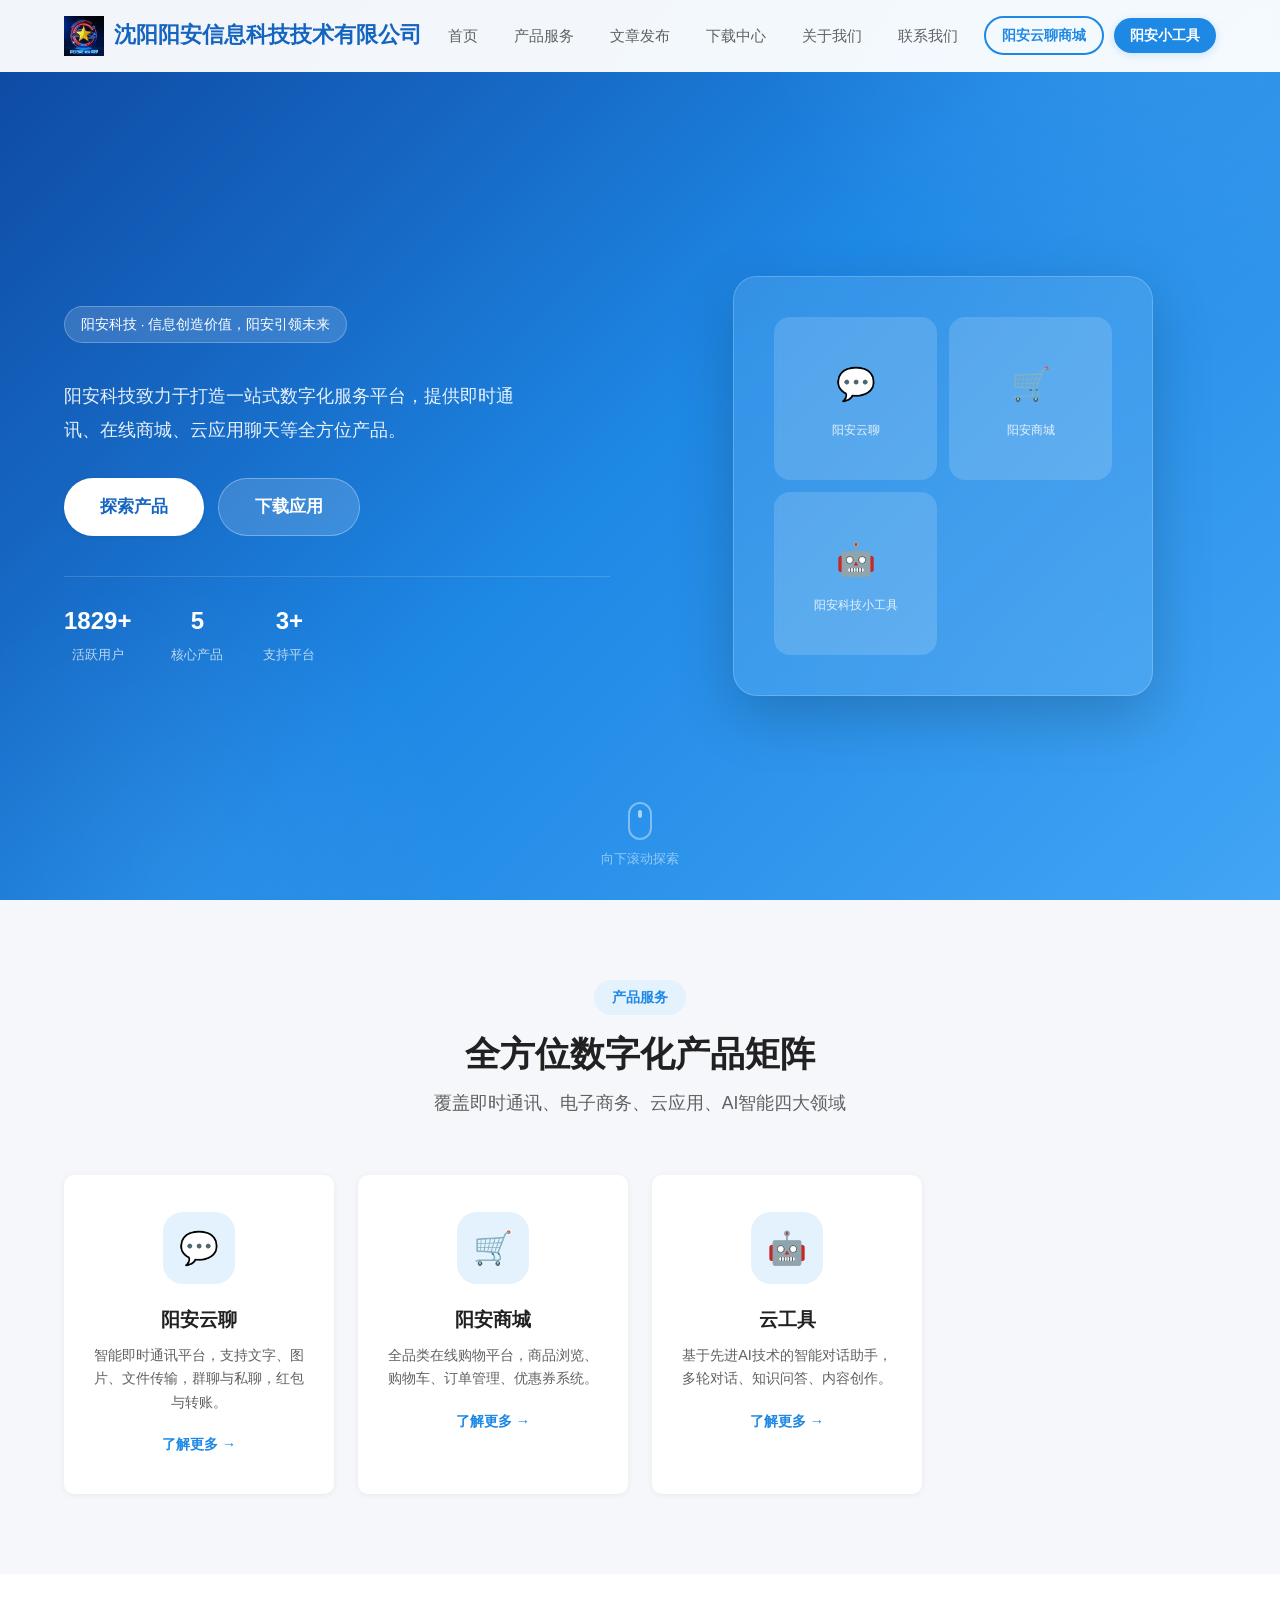
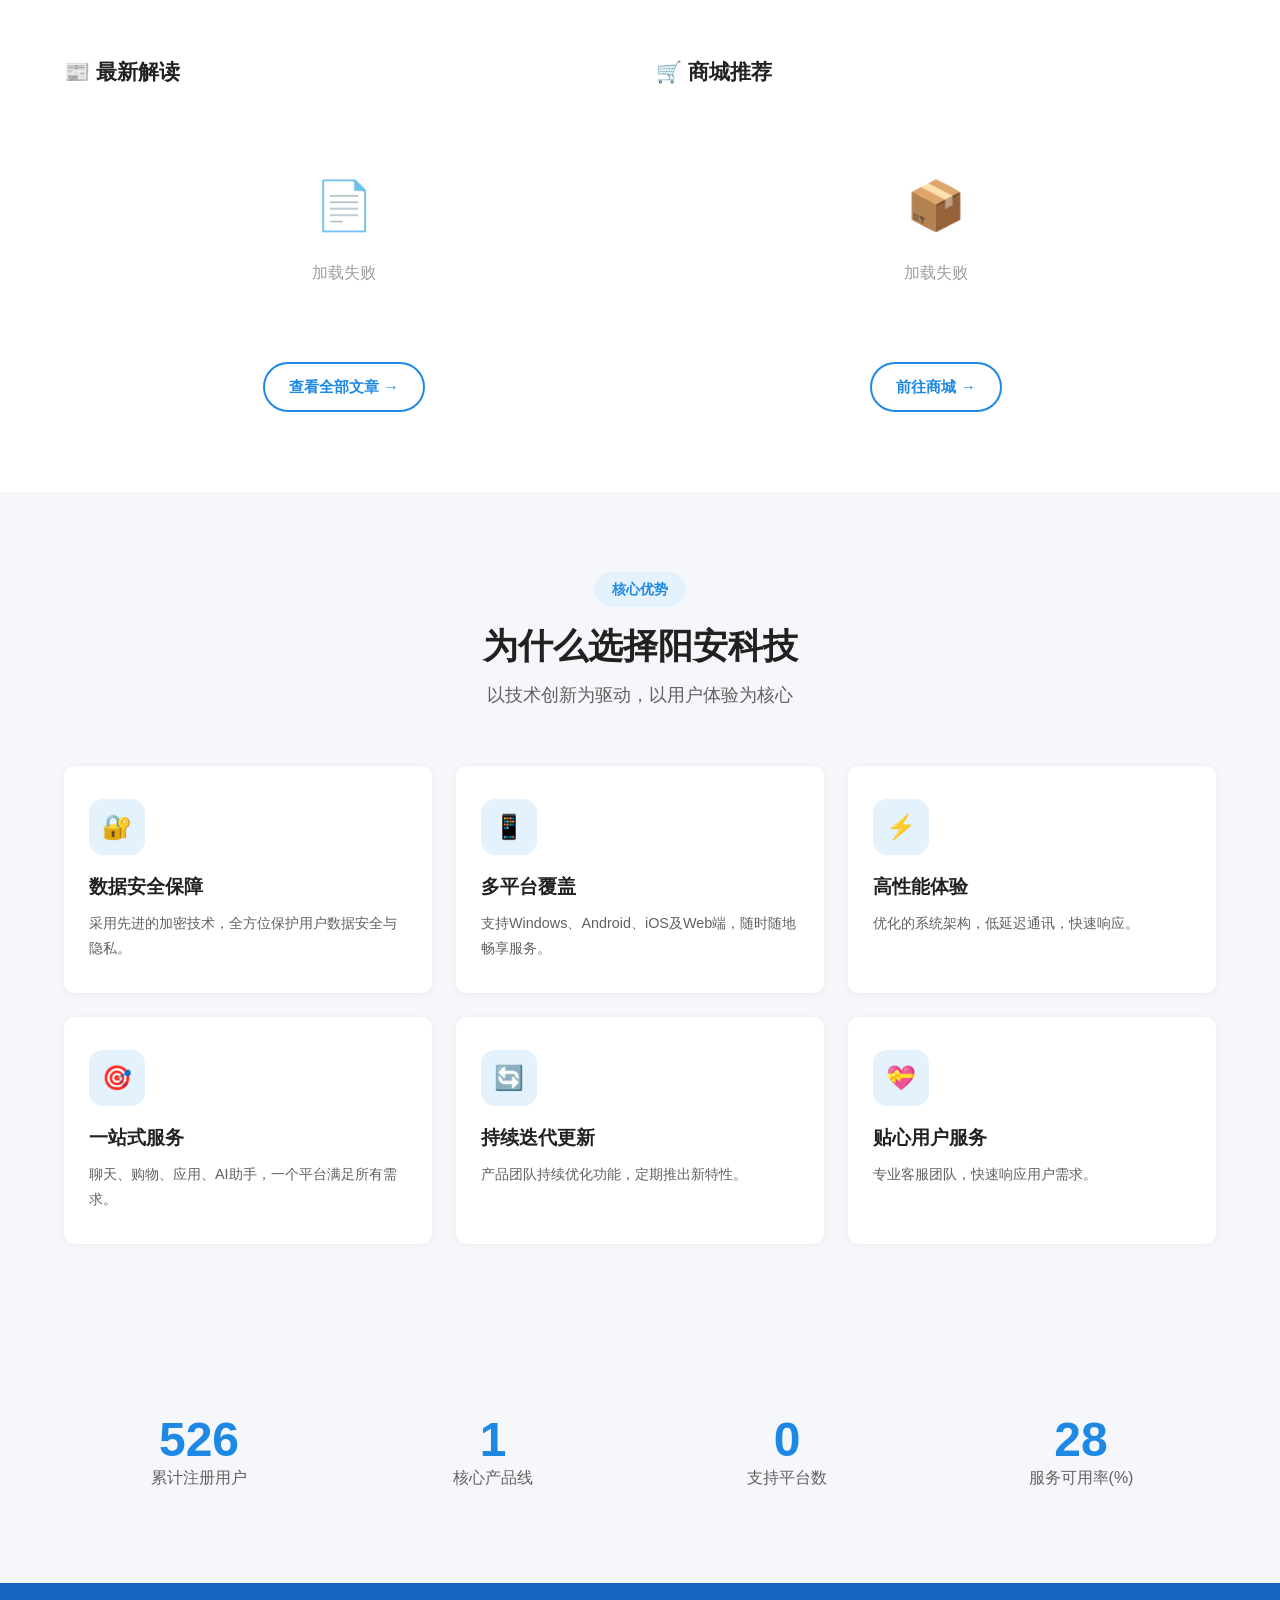
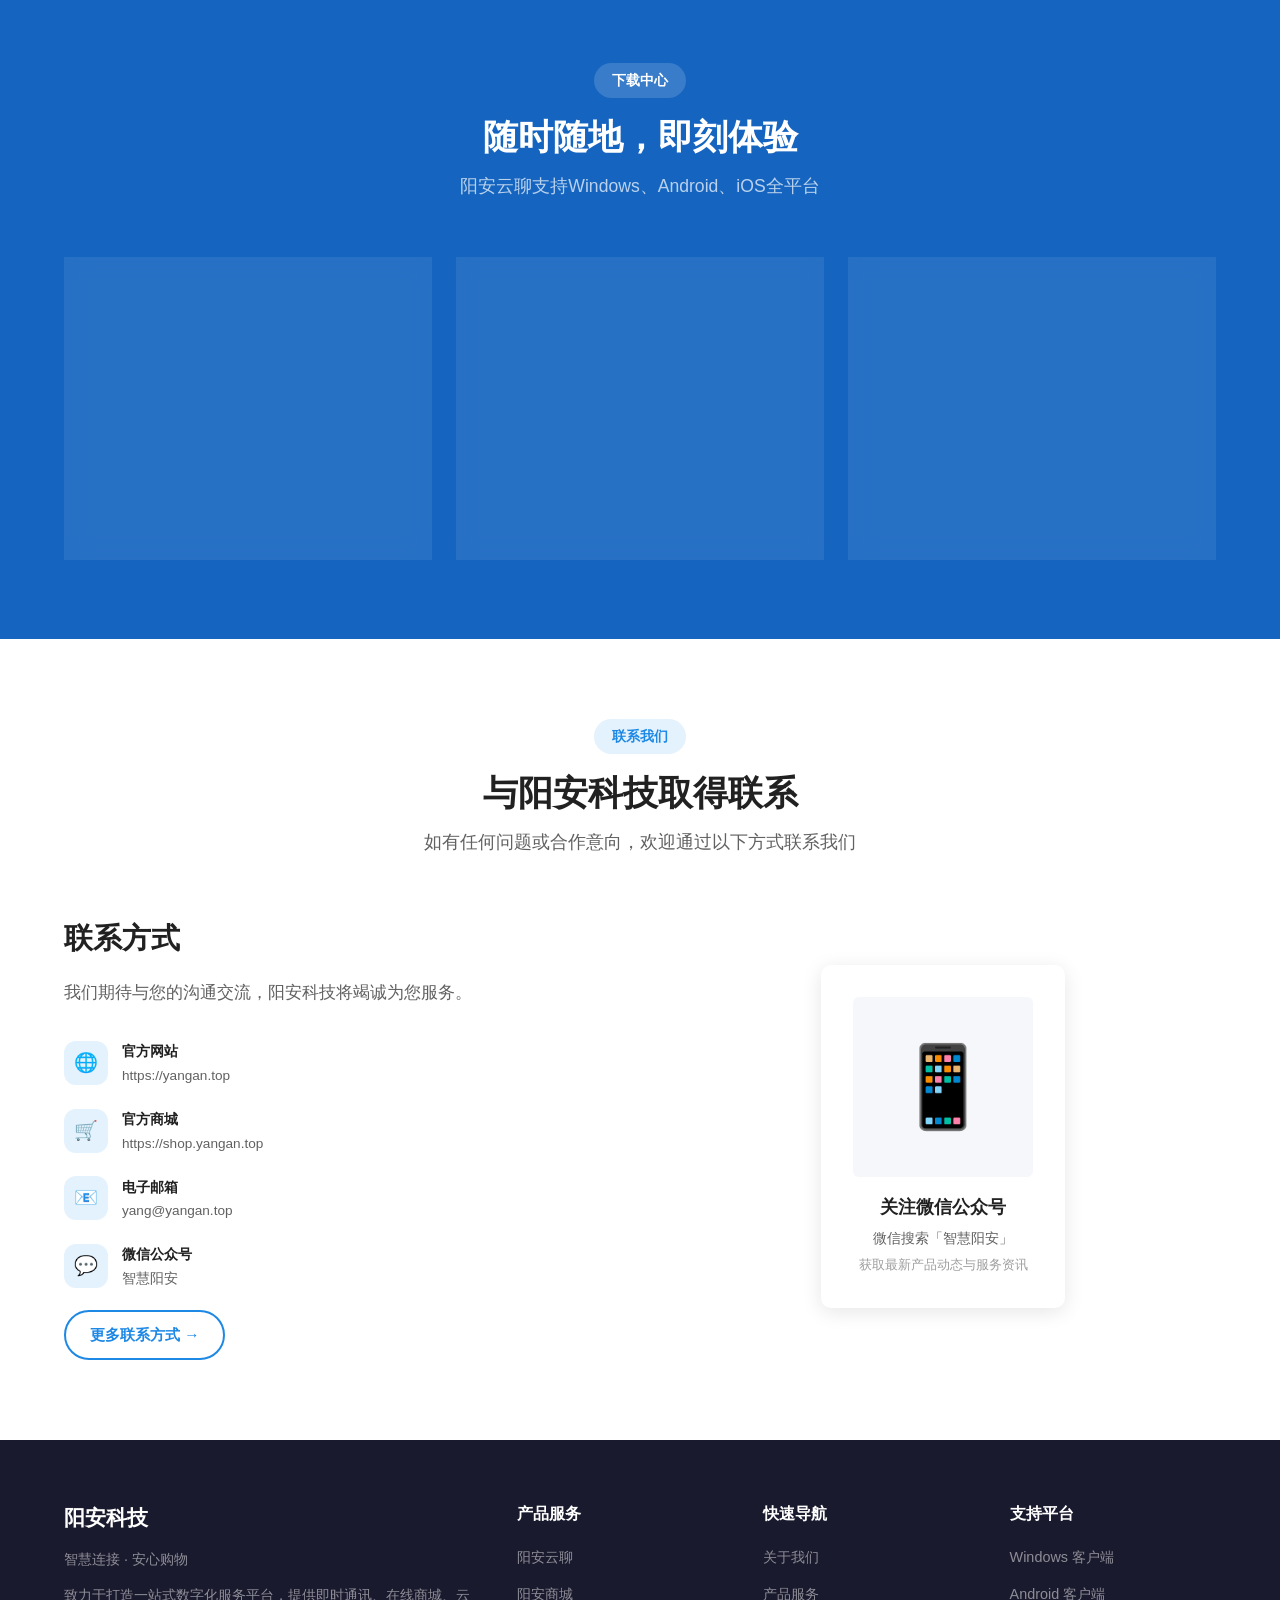
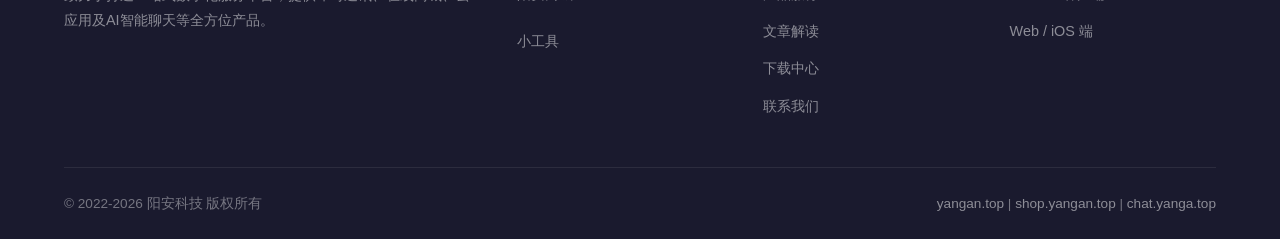
==== index.html @ 5192587c "上传阳安科技官方网站：首页、产品、文章、人物介绍、下载、关于、联系等页面及头像素材" ====
<!DOCTYPE html>
<html lang="zh-CN">
<head>
    <meta charset="UTF-8">
    <meta http-equiv="refresh" content="0;url=official/official.html">
    <title>阳安科技</title>
</head>
<body>
    <script>location.href='official/official.html';</script>
</body>
</html>
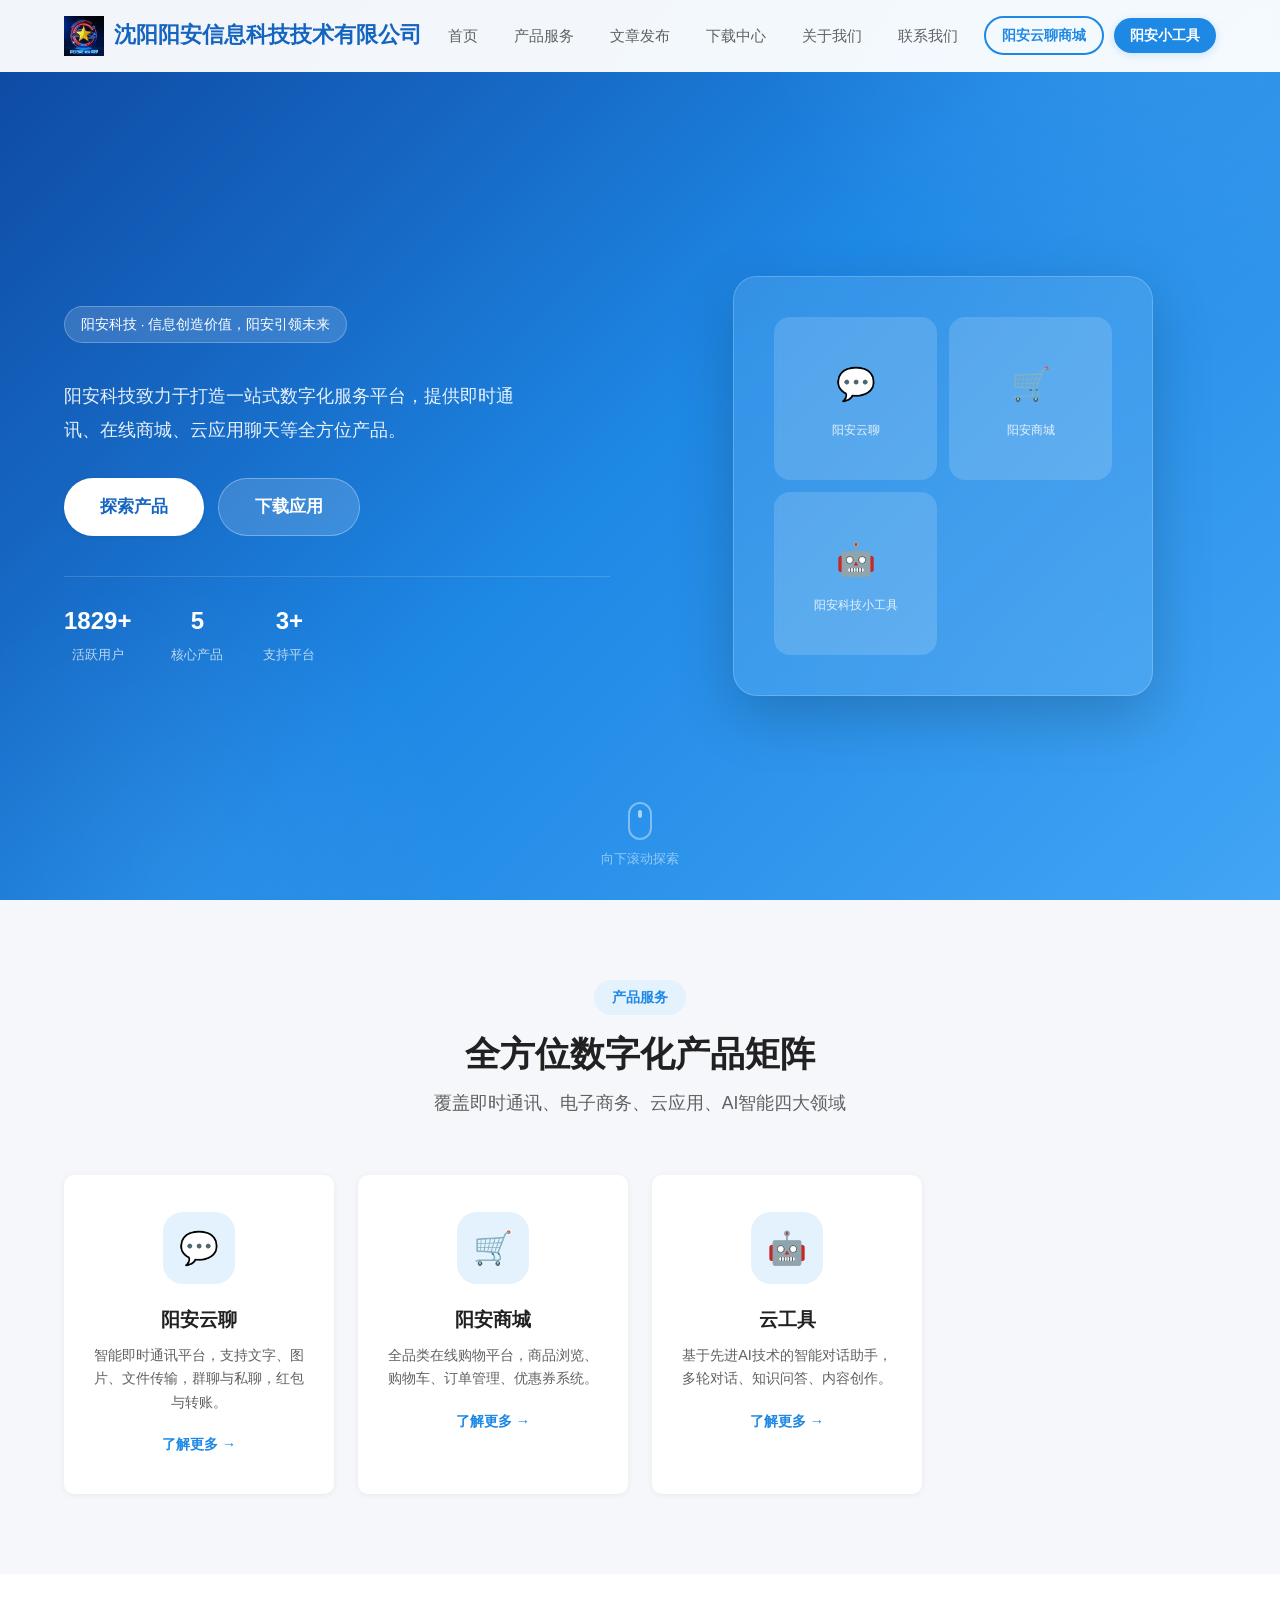
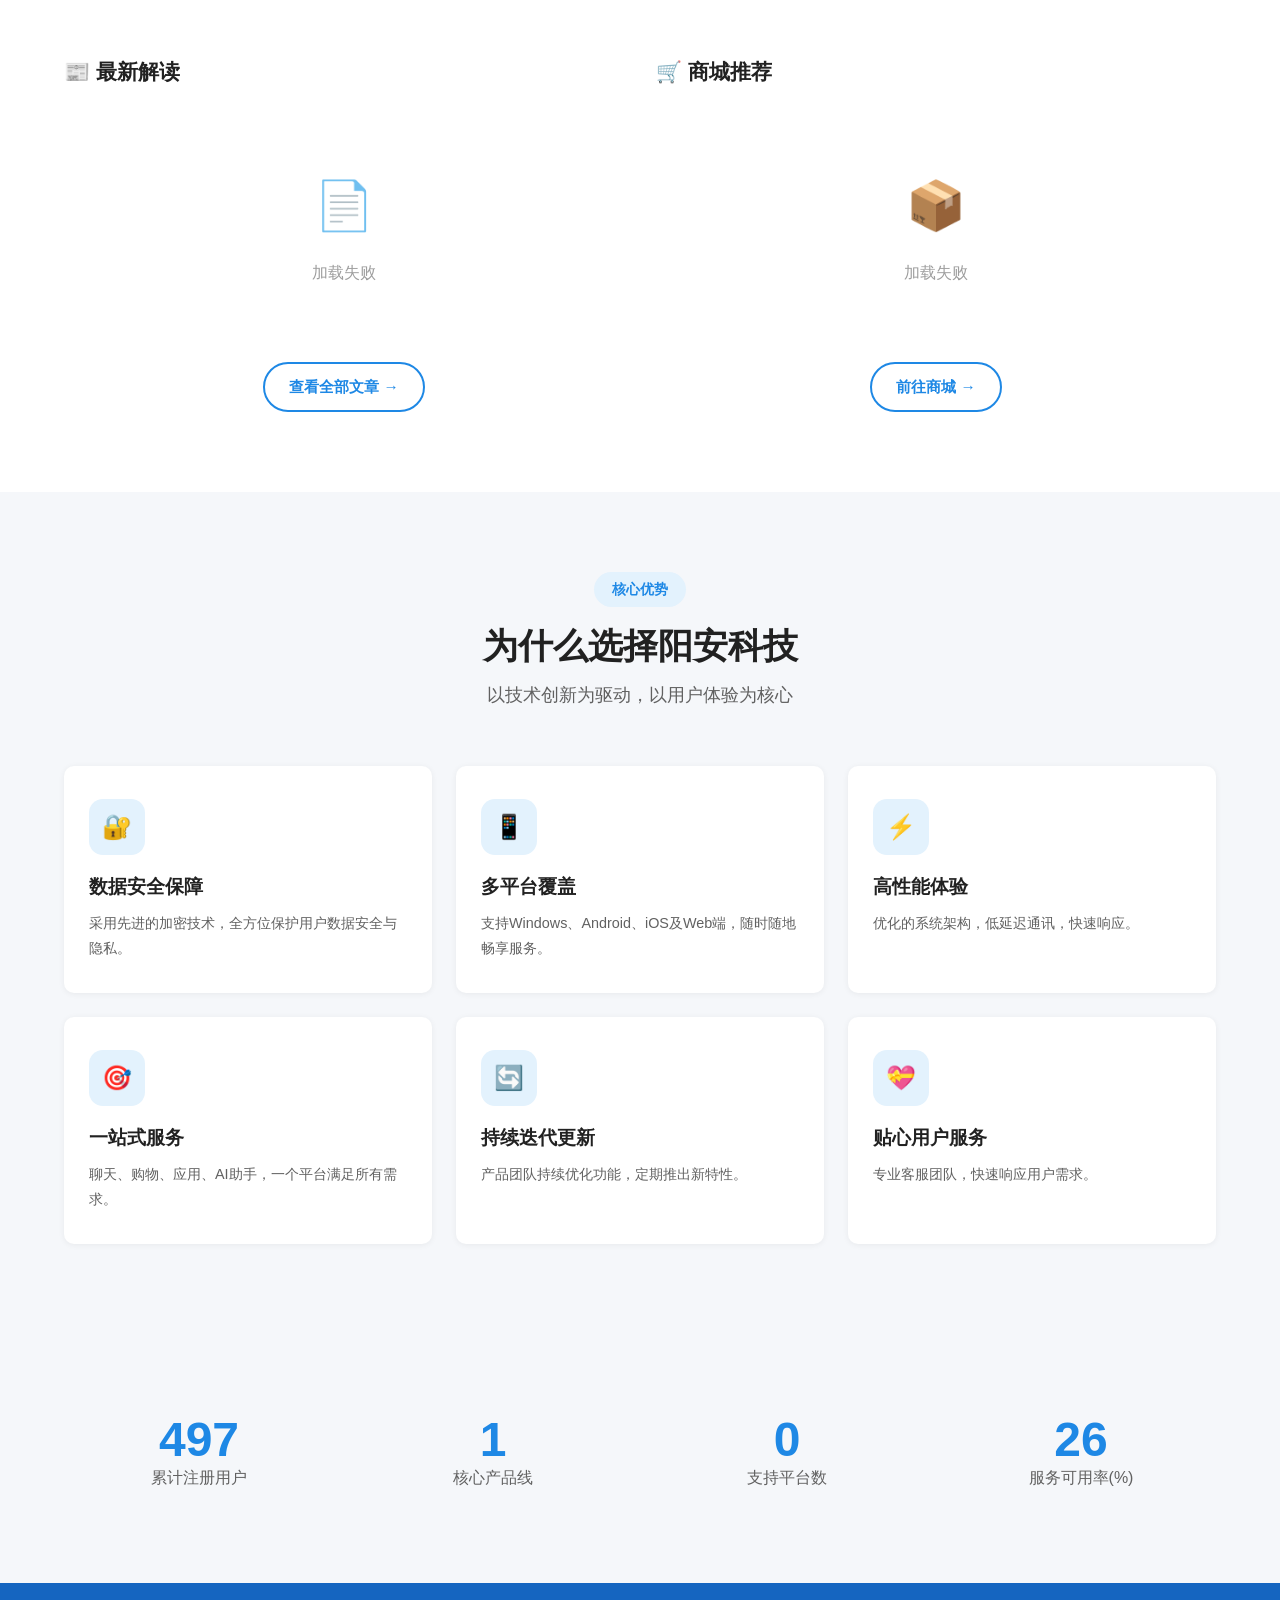
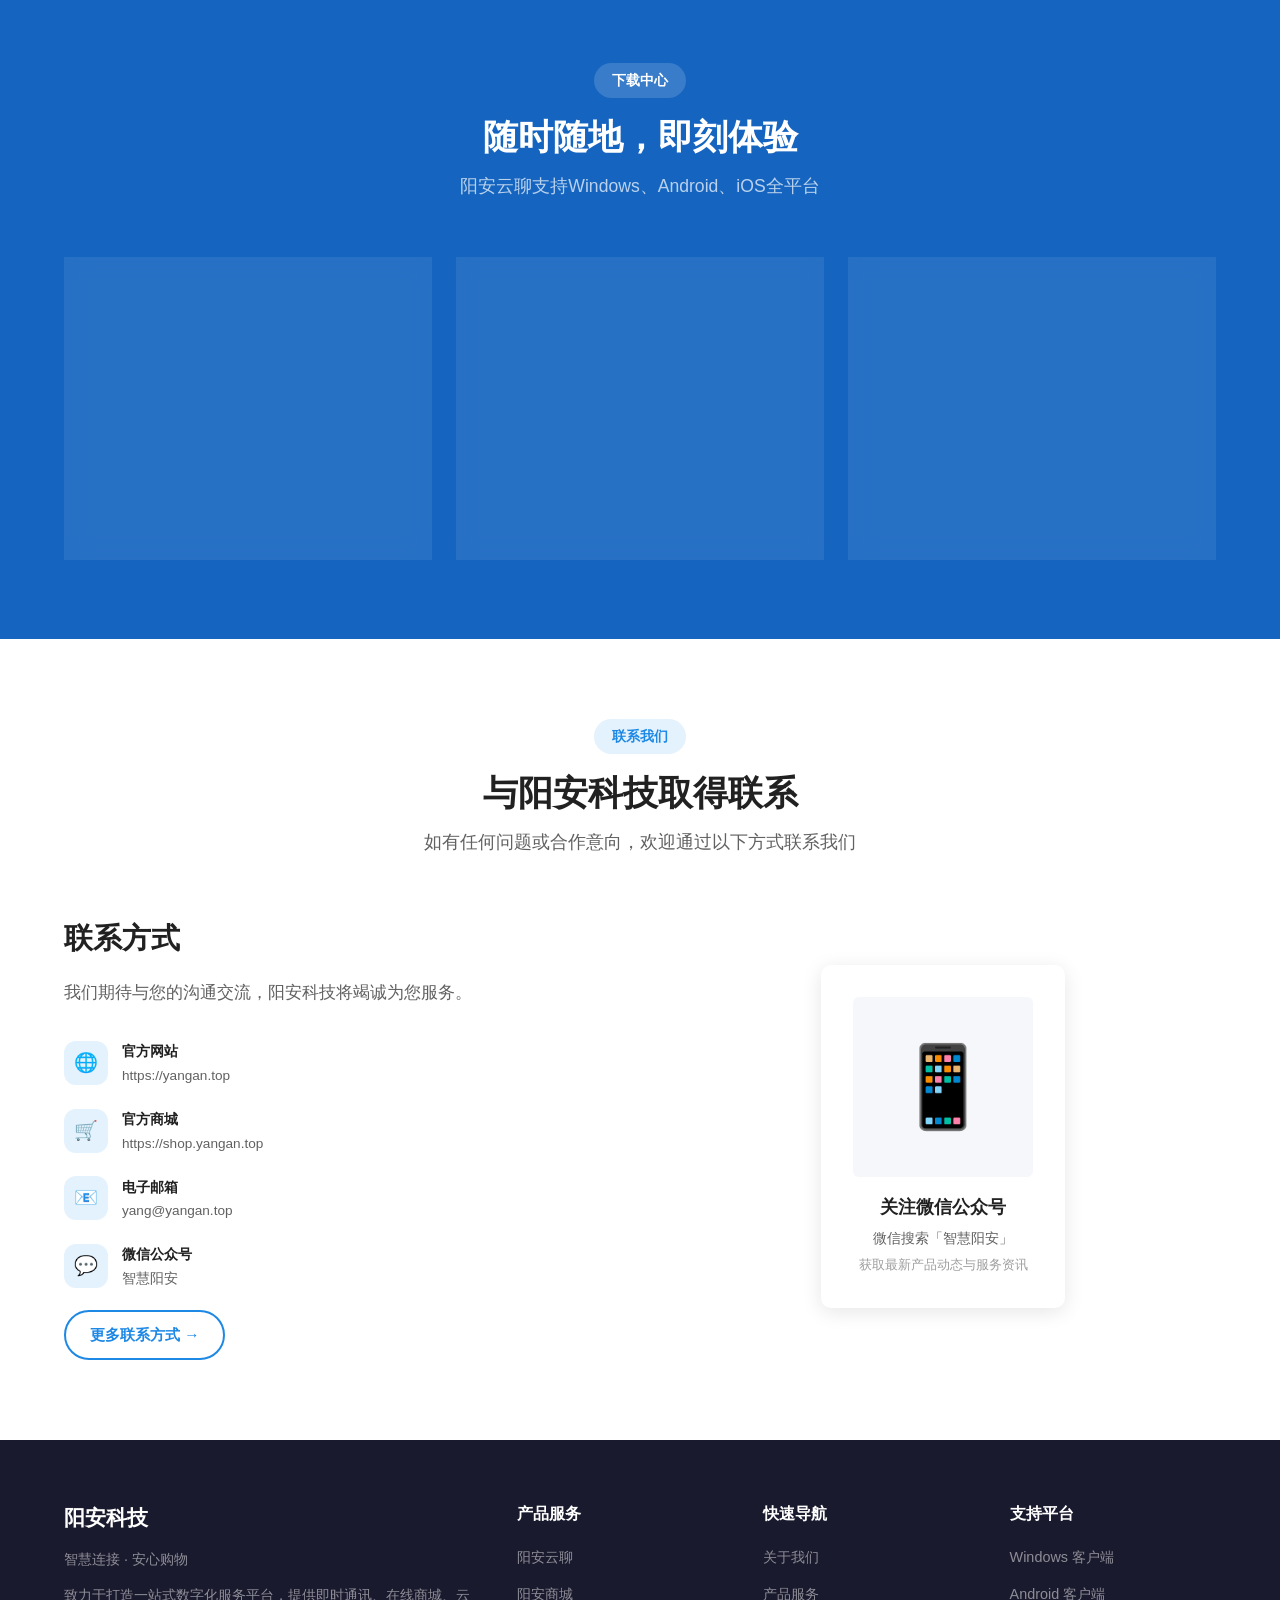
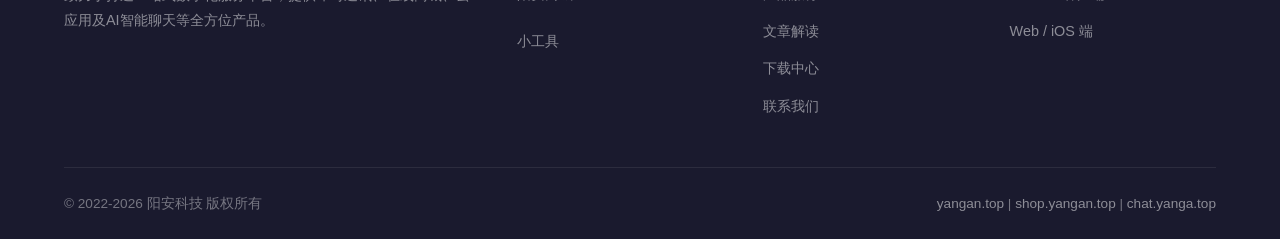
==== commit d4a1ceb7: "SEO优化：新增robots.txt与sitemap.xml，为各页面补充canonical/description/og标签，模板页noindex，李依儇介绍简明化" ====
--- a/index.html
+++ b/index.html
@@ -3,7 +3,9 @@
 <head>
     <meta charset="UTF-8">
     <meta http-equiv="refresh" content="0;url=official/official.html">
-    <title>阳安科技</title>
+    <title>阳安科技 - 智慧连接 · 安心购物</title>
+    <meta name="description" content="阳安科技 - 智慧连接，安心购物。阳安云聊、阳安商城、云应用、AI智能聊天，一站式数字化服务平台。">
+    <link rel="canonical" href="https://yangan.top/">
 </head>
 <body>
     <script>location.href='official/official.html';</script>
